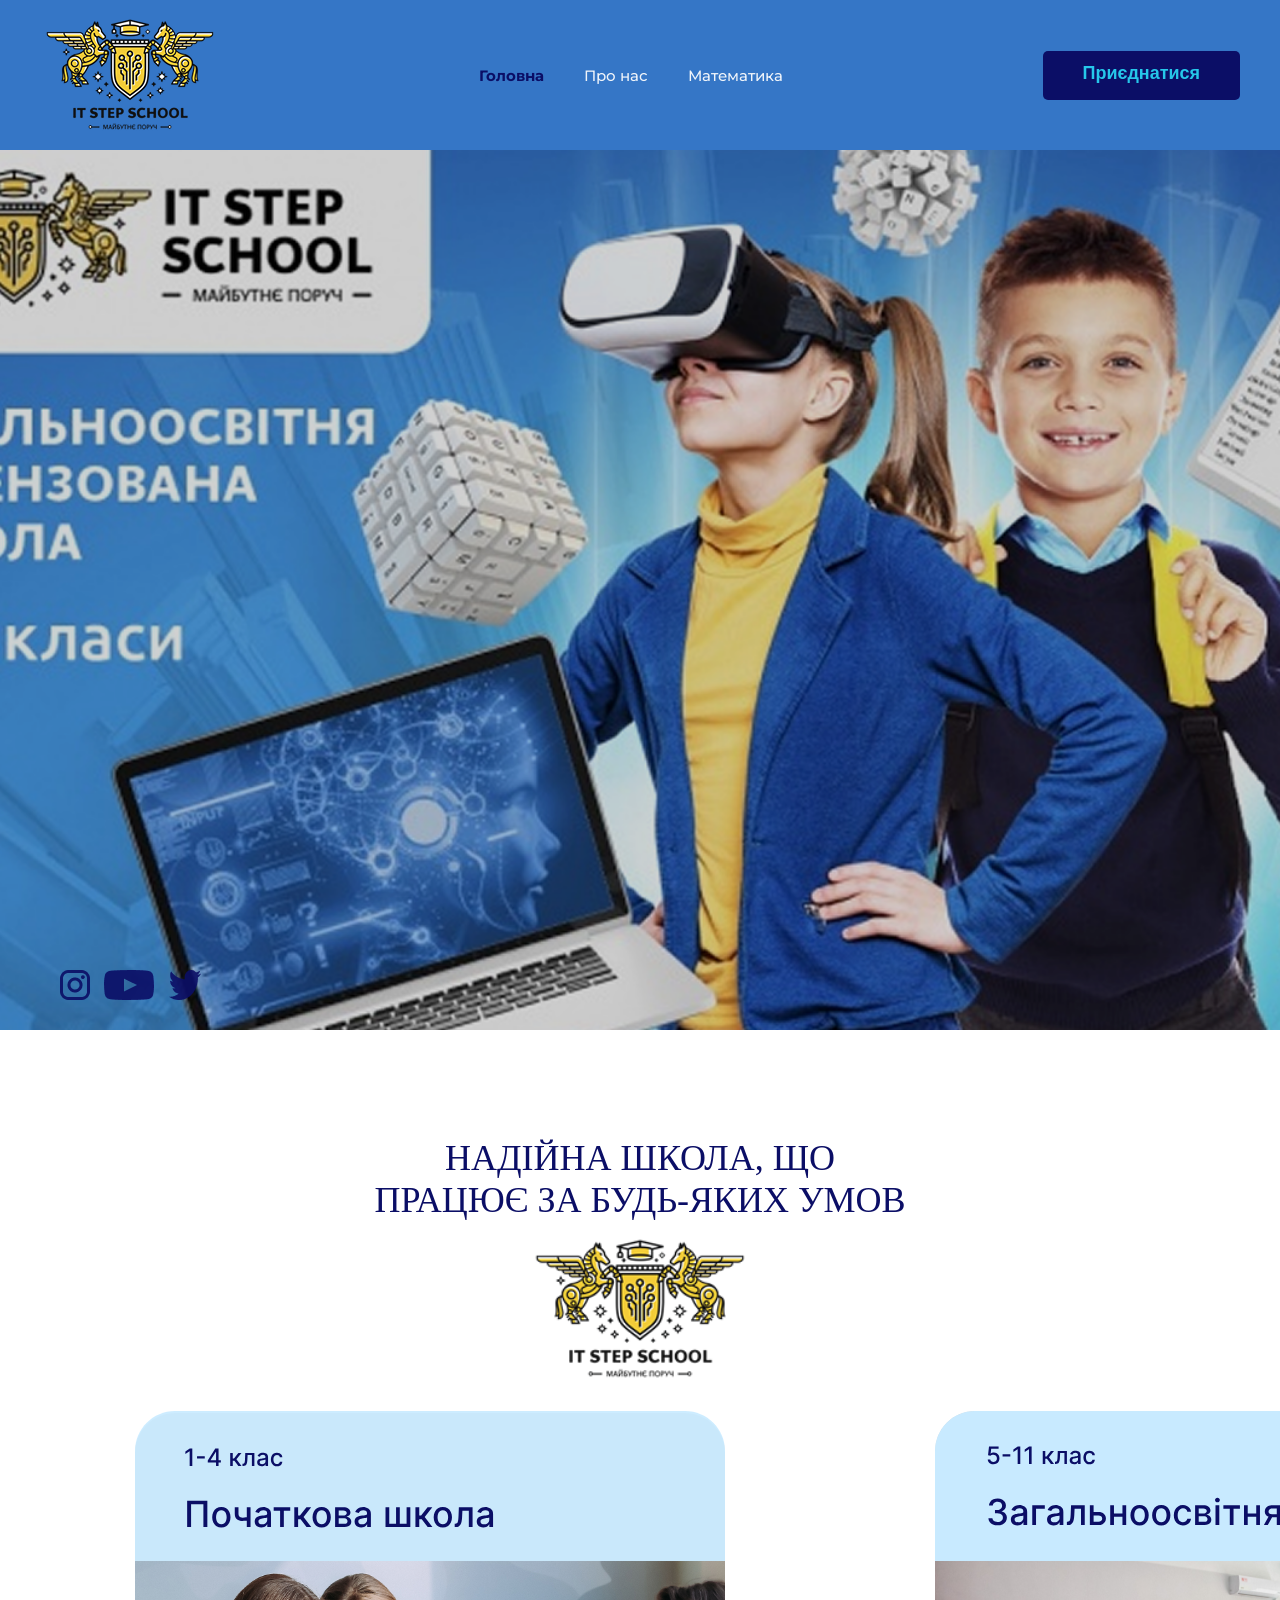
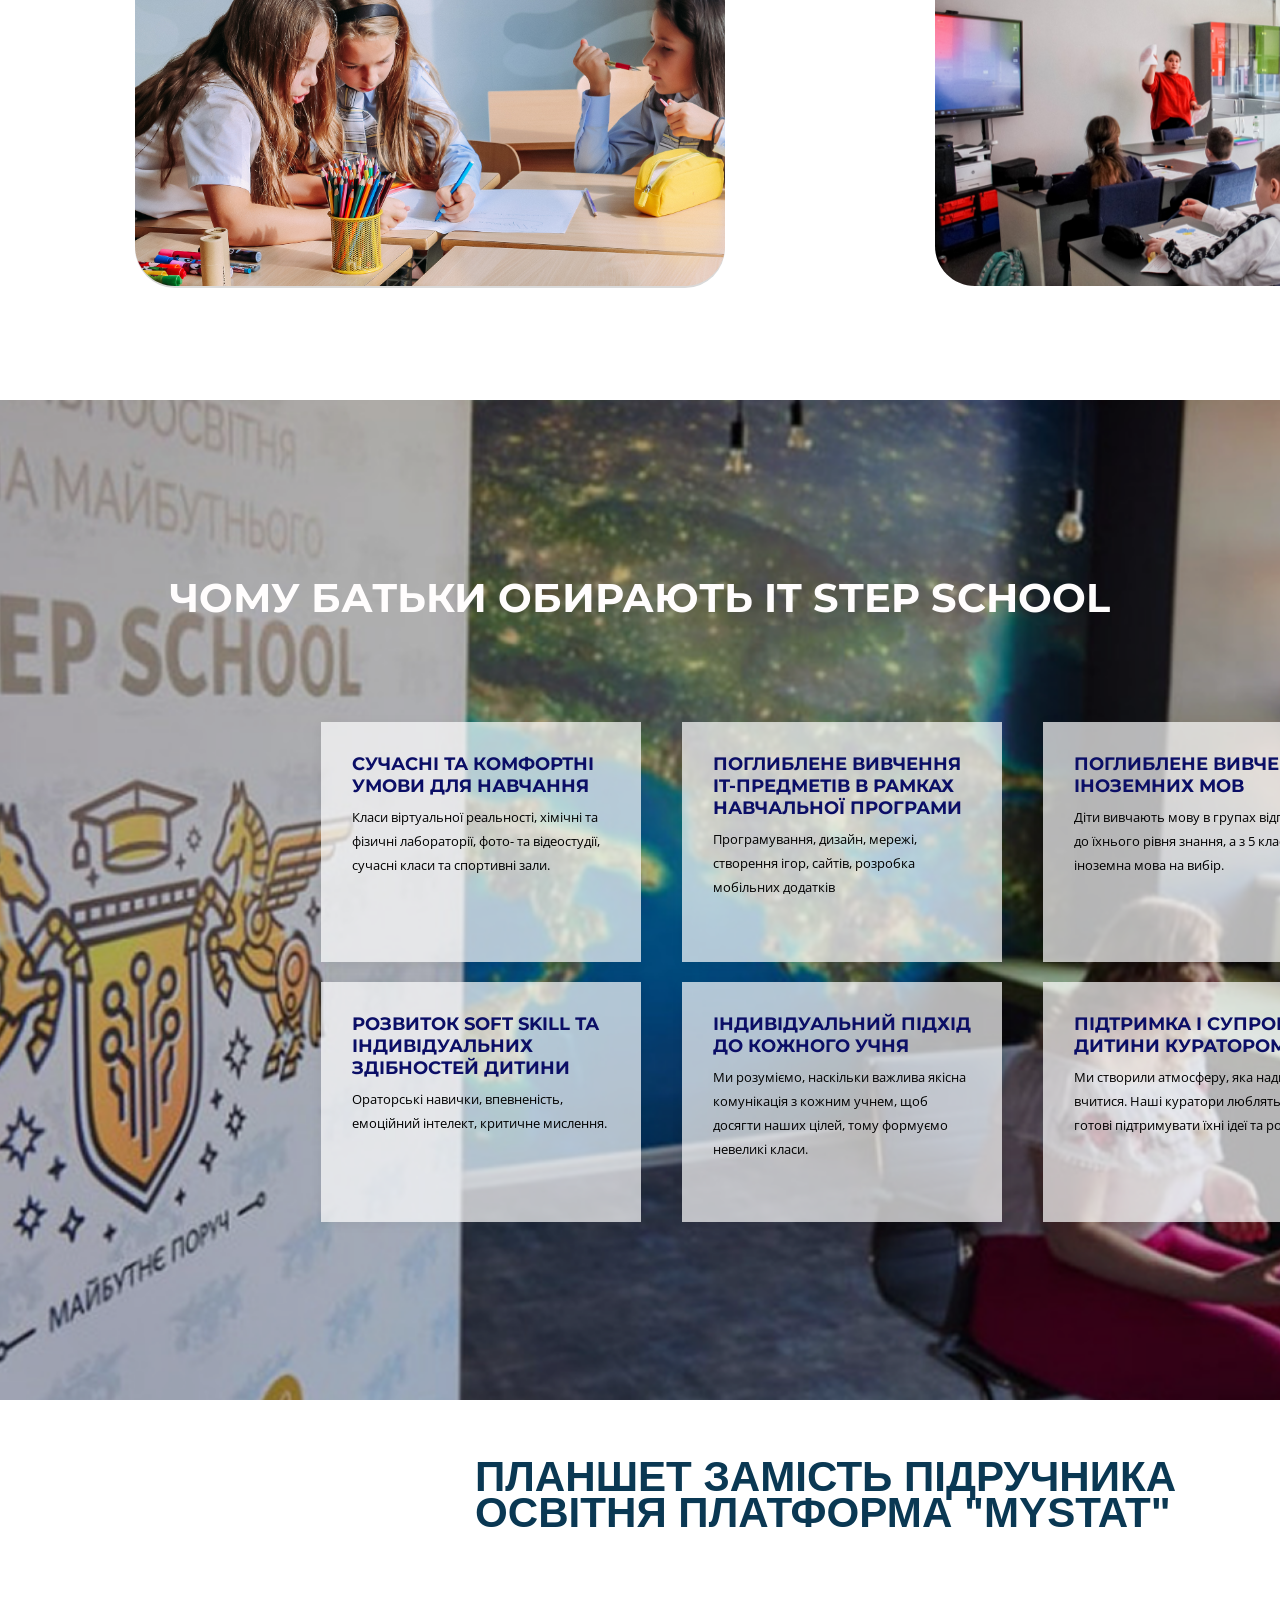
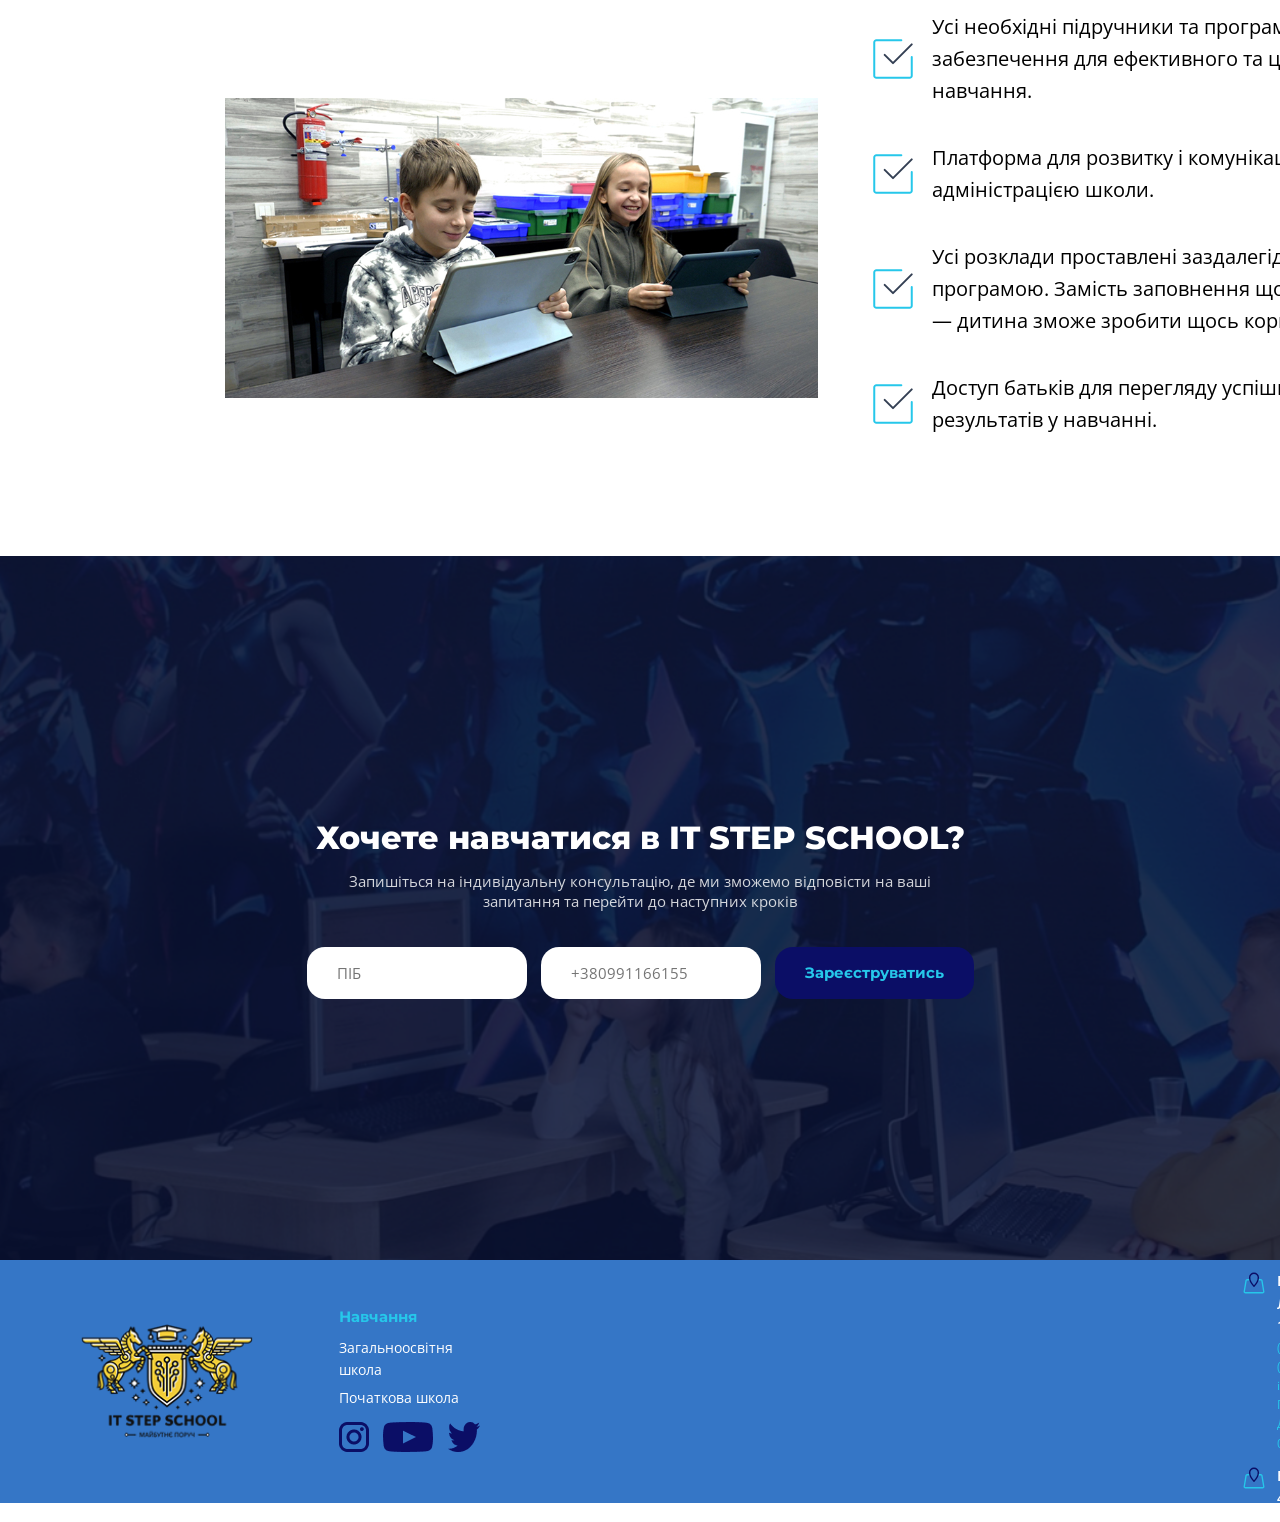
==== index.html @ bd111dd1 "rename to index" ====
<!DOCTYPE html>
<html lang="uk">
<head>
    <meta charset="UTF-8">
    <meta name="viewport" content="width=device-width, initial-scale=1.0">
    <title>IT STEP SCHOOL — Головна</title>
    <link rel="stylesheet" href="./css/style.css">
    <link rel="icon" href="./image/лого школи 1.png" type="image/x-icon">
</head>
<body>

<!-- NAVBAR -->
<nav class="navbar" id="navbar">
    <div class="nav-inner">
        <a href="index1.html" class="nav-logo">
            <img src="./image/лого школи 1.png" alt="IT Step School">
        </a>
        <ul class="nav-links">
            <li><a href="index.html" class="active">Головна</a></li>
            <li><a href="index2.html">Про нас</a></li>
            <li><a href="index3.html">Математика</a></li>
        </ul>
        <a href="#cta" class="btn-join">Приєднатися</a>
    </div>
</nav>

<!-- 1-1: HERO -->
<section class="hero hero-1" id="top">
    <div class="hero-overlay"></div>
    <div class="hero-socials">
        <a href="#" aria-label="Instagram">
            <img src="./image/inst 1.png" alt="Instagram" class="social-inst">
        </a>
        <a href="#" aria-label="YouTube">
            <img src="./image/youtube 1.png" alt="YouTube" class="social-yt">
        </a>
        <a href="#" aria-label="Twitter">
            <img src="./image/twitter 1.png" alt="Twitter" class="social-tw">
        </a>
    </div>
</section>

<!-- 1-2: НАДІЙНА ШКОЛА -->
<section class="section s-1-2">
    <div class="container">
        <p class="section-title-main">НАДІЙНА ШКОЛА, ЩО<br>ПРАЦЮЄ ЗА БУДЬ-ЯКИХ УМОВ</p>
        <div class="logo-center">
            <img src="./image/лого школи 1.png" alt="IT Step School">
        </div>
        <div class="school-cards">
            <div class="school-card.">
                <img src="./image/Group 49.svg" alt="Початкова школа">
            </div>
            <div class="school-card.">
                <img src="./image/Group 50.svg" alt="Загальноосвітня школа">
            </div>
        </div>
    </div>
</section>

<!--1-3: ЧОМУ БАТЬКИ ОБИРАЮТЬ -->
<section class="section s-1-3">
    <div class="container">
        <p class="section-title">Чому батьки обирають IT STEP SCHOOL</p>
        <div class="features-grid">
            <div class="feature-card">
                <h3>Сучасні та комфортні умови для навчання</h3>
                <p>Класи віртуальної реальності, хімічні та фізичні лабораторії, фото- та відеостудії, сучасні класи та спортивні зали.</p>
            </div>
            <div class="feature-card">
                <h3>Поглиблене вивчення IT-предметів в рамках навчальної програми</h3>
                <p>Програмування, дизайн, мережі, створення ігор, сайтів, розробка мобільних додатків</p>
            </div>
            <div class="feature-card">
                <h3>Поглиблене вивчення іноземних мов</h3>
                <p>Діти вивчають мову в групах відповідно до їхнього рівня знання, а з 5 класу друга іноземна мова на вибір.</p>
            </div>
            <div class="feature-card">
                <h3>Розвиток soft skill та індивідуальних здібностей дитини</h3>
                <p>Ораторські навички, впевненість, емоційний інтелект, критичне мислення.</p>
            </div>
            <div class="feature-card">
                <h3>Індивідуальний підхід до кожного учня</h3>
                <p>Ми розуміємо, наскільки важлива якісна комунікація з кожним учнем, щоб досягти наших цілей, тому формуємо невеликі класи.</p>
            </div>
            <div class="feature-card">
                <h3>Підтримка і супровід дитини куратором</h3>
                <p>Ми створили атмосферу, яка надихає вчитися. Наші куратори люблять дітей та готові підтримувати їхні ідеї та розвиток.</p>
            </div>
        </div>
    </div>
</section>

<!-- 1-4: ПЛАНШЕТ ЗАМІСТЬ ПІДРУЧНИКА -->
<section class="section s-1-4">
    <div class="container">
        <div class="nob">
        <h3>ПЛАНШЕТ ЗАМІСТЬ ПІДРУЧНИКА<br>ОСВІТНЯ ПЛАТФОРМА "MYSTAT"</h3>
         </div>
        <div class="mystat-inner">
            <div class="mystat-img">
                <img src="./image/mystat.svg" alt="MYSTAT платформа">
            </div>
            <div class="mystat-content">
                <ul class="mystat-list">
                    <li>Усі необхідні підручники та програмне забезпечення для ефективного та цікавого навчання.</li>
                    <li>Платформа для розвитку і комунікації з адміністрацією школи.</li>
                    <li>Усі розклади проставлені заздалегідь програмою. Замість заповнення щоденника — дитина зможе зробити щось корисніше.</li>
                    <li>Доступ батьків для перегляду успішності результатів у навчанні.</li>
                </ul>
            </div>
        </div>
    </div>
</section>

<!-- 1-5: CTA -->
<section class="section s-1-5" id="cta">
    <div class="cta-content">
        <h2>Хочете навчатися в IT STEP SCHOOL?</h2>
        <p>Запишіться на індивідуальну консультацію, де ми зможемо відповісти на ваші<br>запитання та перейти до наступних кроків</p>
        <div class="cta-form">
            <input type="text" placeholder="ПІБ">
            <input type="tel" placeholder="+380991166155">
            <button class="btn-submit">Зареєструватись</button>
        </div>
    </div>
</section>

<!-- FOOTER -->
<footer class="footer">
    <div class="footer-inner">
        <div class="footer-logo">
            <img src="./image/лого школи 1.png" alt="IT Step School">
        </div>
        <div class="footer-col">
            <h4>Навчання</h4>
            <ul>
                <li><a href="#">Загальноосвітня школа</a></li>
                <li><a href="#">Початкова школа</a></li>
            </ul>
            <div class="footer-socials">
                <a href="#" aria-label="Instagram">
                    <img src="./image/inst 1.png" alt="Instagram" class="social-inst">
                </a>
                <a href="#" aria-label="YouTube">
                    <img src="./image/youtube 1.png" alt="YouTube" class="social-yt">
                </a>
                <a href="#" aria-label="Twitter">
                    <img src="./image/twitter 1.png" alt="Twitter" class="social-tw">
                </a>
            </div>
        </div>
        <div class="footer-contacts">
            <h4>Контакти</h4>
            <div class="contact-item">
                <img src="./image/Group 72.svg" width="26" height="26">
                <div class="contact-item-text">
                    <strong>Вул. Ленкавського, 17б</strong>
                    <div class="contact-num">
                        (067) 699-57-76 (050) 488-99-51 if@itstep.Org<br>
                        ПН. – ПТ З 09.00 До 19.00 СБ. З 09.00 До 16.00
                    </div>
                </div>
            </div>
            <div class="contact-item">
                <img src="./image/Group 72.svg" width="26" height="26">
                <div class="contact-item-text">
                    <strong>Вул. Гузара, 49 (4 Поверх)</strong>
                </div>
            </div>
        </div>
    </div>
</footer>

</body>
</html>
---- css/style.css ----
@import url('https://fonts.googleapis.com/css2?family=Montserrat:wght@400;500;600;700;800;900&family=Open+Sans:wght@400;600&display=swap');

*, *::before, *::after {
    margin: 0;
    padding: 0;
    box-sizing: border-box;
}

:root {
    --blue: #1a3fb5;
    --blue-dark: #132e8a;
    --blue-light: #2a5fd6;
    --white: #ffffff;
    --gray-light: #f4f6fb;
    --gray-text: #555;
    --dark: #111;
}

html {
    scroll-behavior: smooth;
}

body {
    font-family: 'Open Sans', sans-serif;
    color: var(--dark);
    background: #fff;
    width: 100vw;
    overflow-x: hidden;
    margin: 0;
    padding: 0;
}

/* ===== NAVBAR ===== */
.navbar {
    position: fixed;
    top: 0;
    left: 0;
    width: 100%;
    height: 150px;
    z-index: 1000;
    background: #3576C6;
    display: flex;
    align-items: center;
}

.nav-inner {
    width: 100%;
    padding: 0 40px;
    display: flex;
    align-items: center;
    justify-content: space-between;
}

.nav-logo img {
    height: auto;
    width: auto;
}

.nav-links {
    display: flex;
    align-items: center;
    gap: 40px;
    list-style: none;
}

.nav-links a {
    color: var(--white);
    text-decoration: none;
    font-family: 'Montserrat', sans-serif;
    font-size: 15px;
    font-weight: 500;
    opacity: 0.92;
    transition: opacity 0.2s;
}

.nav-links a:hover { opacity: 1; }
.nav-links a.active { 
    font-weight: 700; 
    opacity: 1; 
    color: #0B0E66;
    opacity: 1;
}

.btn-join {
    background: #0B0E66;
    color: #26C7EA;
    border: none;
    width: 197.44px;
    height: 49px;
    padding: 12px 28px;
    border-radius: 5px;
    font-family: 'Inter', sans-serif;
    font-size: 18px;
    font-weight: 700;
    cursor: pointer;
    text-decoration: none;
    transition: background 0.2s;
    text-align: center;
}

.btn-join:hover { background: var(--blue-light); }

/* ===== HERO ===== */
.hero {
    width: 100%;
    height: calc(100vh - 150px);
    margin-top: 150px;
    position: relative;
    background-size: cover;
    background-position: center top;
    background-repeat: no-repeat;
    display: flex;
    align-items: center;
    justify-content: center;
}


.hero-overlay {
    position: absolute;
    inset: 0;
    background: rgba(0,0,0,0.18);
}

.hero-badge2 {
    position: absolute;
    z-index: 2;
    display: inline-block;
    background: #3576C6;
    color: var(--white);
    font-family: 'Inter', sans-serif;
    font-size: 32px;
    font-weight: 700;
    padding: 14px 32px;
    border-top-left-radius: 50px;
    border-bottom-right-radius: 50px;
    letter-spacing: 1px;
    text-transform: uppercase;
    margin-top: 640px;
    left: 580px;
    width: 569px;
    height: 120px;
    text-align: center;
    padding-top: 35px;
}

.hero-badge1 {
    position: absolute;
    z-index: 2;
    display: inline-block;
    background: #3576C6;
    color: var(--white);
    font-family: 'Inter', sans-serif;
    font-size: 48px;
    font-weight: 700;
    padding: 14px 32px;
    border-top-left-radius: 50px;
    border-bottom-right-radius: 50px;
    letter-spacing: 1px;
    text-transform: uppercase;
    margin-top: 525px;
    left: 668px;
    width: 340px;
    height: 120px;
    text-align: center;
    padding-top: 35px;
}

.hero-socials {
    position: absolute;
    bottom: 30px;
    left: 60px;
    display: flex;
    gap: 14px;
    z-index: 2;
}

.hero-socials a {
    display: flex;
    align-items: center;
    opacity: 0.9;
    transition: opacity 0.2s;
}

.hero-socials a:hover { opacity: 1; }

/* ===== фони ===== */
.hero-1 {
    background-image: url('/image/Group 48 1.png');
    background-size: cover;
    background-position: center;
    background-repeat: no-repeat;
    height: 880px;

}

.hero-2 {
    background-image: url('/image/photo_2024-11-26_20-44-53.png');
    background-size: cover;
    background-position: center;
    background-repeat: no-repeat;
    height: 900px;
    margin-top: 145px;
}

.hero-3 {
    background-image: url('/image/1234.png');
    background-size: cover;
    background-position: center;
    background-repeat: no-repeat;
    height: 880px;
    position: relative;
    top: 50px;
    justify-content: center;
    
}

/* ===== CONTAINER ===== */
.container {
    width: 100%;
    padding: 0 75px;
}

/* ===== SECTION BASE ===== */
.section {
    width: 100%;
    display: flex;
    align-items: center;
    justify-content: center;
}

/* ===== висоти ===== */

.s-1-2 {
    height: 970px;
    width: auto;
    position: relative;
    background-color: #fff;
}

.s-1-3 {
    height: 1000px;
    position: relative;
    background-image: url('/image/Rectangle 20 (1).png');
    background-size: auto 100%;
    background-position: center;
    background-repeat: no-repeat;
}

.s-1-4 {
    height: 756px;
    background-color: #fff;
}

.s-1-5 {
    height: 704px;
    position: relative;
    background-image: url('/image/Rectangle 12.png');
    background-size: cover;
    background-position: center;
    background-repeat: no-repeat;
}
.s-2-1 {
    height: 900px;
    width: 100%;
}
.s-2-2 {
    height: 1026px;
    width: 100%;
    background-color: #fff;
}

.s-2-3 {
    height: 760px;
    width: 100%;
    background-color: #f4f6fb;
}

.s-2-4 {
    height: 1200px;
    width: 100%;
    background-color: #fff;
}

.s-3-2 {
    height: 1367px;
    width: 800px;
    background-color: #fff;
}


/* ===== CTA overlay ===== */
.s-1-5::before,
.s-3-3::before {
    content: '';
    position: absolute;
    inset: 0;
    background: rgba(10,20,60,0.72);
}

.cta-content {
    position: relative;
    z-index: 1;
    text-align: center;
    width: 100%;
    padding: 0 75px;
}

.cta-content h2 {
    font-family: 'Montserrat', sans-serif;
    font-size: 32px;
    font-weight: 800;
    color: var(--white);
    margin-bottom: 14px;
}

.cta-content p {
    color: rgba(255,255,255,0.82);
    font-size: 15px;
    margin-bottom: 36px;
}

.cta-form {
    display: flex;
    justify-content: center;
    gap: 14px;
}

.cta-form input {
    padding: 16px 30px;
    border-radius: 18px;
    border: none;
    font-size: 15px;
    font-family: 'Open Sans', sans-serif;
    width: 220px;
    outline: none;
}

.btn-submit {
    background: #0B0E66;
    color: #26C7EA;
    border: none;
    padding: 16px 30px;
    border-radius: 18px;
    font-family: 'Montserrat', sans-serif;
    font-size: 15px;
    font-weight: 700;
    cursor: pointer;
    transition: background 0.2s;
}

.btn-submit:hover { background: var(--blue-light); }

/* ===== 1-3 overlay ===== */
.s-1-3::before {
    content: '';
    position: absolute;
    inset: 0;
}

.s-1-3 .container { position: relative; z-index: 1; }

/* ===== section-title ===== */
.section-title {
    font-family: 'Montserrat', sans-serif;
    font-size: 40px;
    font-weight: 700;
    text-align: center;
    text-transform: uppercase;
    line-height: 100%;
    color: #FFFDFD;
    margin-bottom: 104px;

}

.section-title.dark { color: var(--blue-dark); }

.section-title-main {
    font-family: 'Inter', Medium;
    font-size: 36px;
    font-weight: 800px;
    text-align: center;
    text-transform: uppercase;
    color: #0B0E66;
    margin-bottom: 6px;
}

.section-subtitle {
    text-align: center;
    font-size: 15px;
    color: var(--gray-text);
    max-width: 900px;
    margin: 0 auto 40px;
    line-height: 1.7;
}

/* ===== 1-2: school cards ===== */
.logo-center {
    display: flex;
    justify-content: center;
    margin-bottom: 26px;
}

.logo-center img {
    height: 158px;
    width: 224px;
}

.school-cards {
    display: grid;
    grid-template-columns: 800px 800px;
    margin-left: 60px;
}


.school-card-label {
    font-family: 'Montserrat', sans-serif;
    font-size: 13px;
    font-weight: 600;
    color: var(--blue);
    padding: 16px 20px 4px;
}

.school-card-title {
    font-family: 'Montserrat', sans-serif;
    font-size: 20px;
    font-weight: 700;
    color: var(--blue-dark);
    padding: 0 20px 14px;
}

.school-card img {
    display: block;
    margin-left: 56px;

}

/* ===== 1-3: features ===== */
.features-grid {
    display: grid;
    grid-template-columns: repeat(3, 341px);
    gap: 20px;
    margin-top: 10px;
    margin-left: 246px;
    
}

.feature-card {
    background: #FFFFFFB2 70%;
    padding: 31px;
    box-shadow: 0 2px 12px rgba(0,0,0,0.06);
    width: 320px;
    height: 240px;
}

.feature-card h3 {
    font-family: 'Montserrat', sans-serif;
    font-size: 18px;
    font-weight: 500px;
    color: #0B0E66;
    margin-bottom: 8px;
    text-transform: uppercase;
}

.feature-card p {
    font-size: 13px;
    color: #000000;
    line-height: 24px;
}

/* ===== 1-4: mystat ===== */
.mystat-inner {
    display: flex;
    align-items: flex-start;
    gap: 60px;
    width: 100%;
}

.mystat-img { flex: 0 0 380px; }

.mystat-img img {
    width: auto;
    height: 300px;
    object-fit: cover;
    position: relative;
    top: 184px;
    transform: translateY(-91px);
    left: 150px;
}

.mystat-content { 
    flex: 1;
}

.mystat-content h2 {
    font-family: 'Inter', sans-serif;
    font-size: 36px;
    font-weight: 100%;
    color: #0A3853;
    text-transform: uppercase; 
    margin-bottom: 24px;
    line-height: 100%;
    width: 400;
}
.nob{
    font-family: 'Inter', sans-serif;
    font-size: 36px;
    font-weight: 400px;
    color: #0A3853;
    text-transform: uppercase; 
    margin-bottom: 24px;
    line-height: 100%;
    position: relative;
    left: 400px;
    transform: translateY(-50px);

}

.mystat-list {
    list-style: none;
    display: flex;
    flex-direction: column;
    gap: 18px;
}

.mystat-list li {
    display: flex;
    gap: 14px;
    font-size: 20px;
    color: #000000;
    line-height: 1.6;
    margin-top: 10px;
    align-items: center;
    width: 524px;
    height: 87px;
    position: relative;
    left: 140px;
}

.mystat-list li::before {
    content: '';
    flex-shrink: 0;
    width: 50px;
    height: 50px;
    background: url("/image/Group 60.svg") center no-repeat;
}

/* ===== 2-2: photo grid ===== */
.gallery-inner { width: 100%; }

.gallery-title {
    font-family: 'Inter', Bold;
    font-size: 26px;
    font-weight: 800;
    text-align: center;
    text-transform: uppercase;
    color: #121212;
    margin-bottom: 10px;
}

.gallery-text {
    text-align: center;
    font-size: 14px;
    color: var(--gray-text);
    max-width: 900px;
    margin: 0 auto 34px;
    line-height: 1.7;
}

.photo-grid {
    display: grid;
    grid-template-columns: 1fr 1fr;
    gap: 38px;
}

.photo-grid img {
    width: 550px;
    height: 320px;
    object-fit: cover;
    display: flex;
    margin-left: 100px;
    position: relative;
    justify-content: center;
    align-items: center;
}

/* ===== 2-3: зображення по центру ===== */
.teacher-center {
    display: flex;
    justify-content: center;
    width: 100%;
}

.teacher-center img {
    width: 1290px;
    height: 700px;
    object-fit: cover;
}

/* ===== 2-4: зображення по центру ===== */
.photo-center {
    display: flex;
    justify-content: center;
    width: 100%;
}

.photo-center img {
    width: 1291px;
    height: 1001px;
    object-fit: cover;
    justify-content: center;
    margin-top: 60px;
}
.teacher-motto {
    font-family: 'Inter', sans-serif;
    font-size: 18px;
    font-weight: 700px;
    text-transform: uppercase;
    color: #121212;
    text-align: center;
    margin-top: 66px;
    letter-spacing: 0.3px;
}

.teachers-title {
    font-family: 'Inter', sans-serif;
    font-size: 26px;
    font-weight: 800px;
    text-transform: uppercase;
    color: #121212;
    text-align: center;
    margin-bottom: 10px;
}

.teachers-subtitle {
    font-size: 14px;
    color: #736A6A;
    text-align: center;
    max-width: 900px;
    margin: 0 auto 30px;
    line-height: 1.7;
}
.teacher-center {
    display: flex;
    flex-direction: column;
    align-items: center;
    width: 100%;
}

/* ===== 3-2: текст ===== */
.pairs-grid {
    display: flex;
    flex-direction: column;
    gap: 50px;
    width: 100%;
}

.pair-row {
    display: grid;
    grid-template-columns: 1fr 1fr;
    gap: 0px;
}

.pair-img-box {
    border: 1.5px solid #bbb;
    border-radius: 0px;
    height: 360px;
    width: 550px;
    overflow: hidden;
    margin-left: 80px;
}

.pair-img-box img {
    width: auto;
    height: auto;
    object-fit: cover;
    display: block;
}

.pair-text-box {
    border: 1.5px solid #bbb;
    border-radius: 0px;
    padding: 24px 28px;
    width: 590px;
    height: 360px;
    margin-left: 200px;
}

.pair-text-box h3 {
    font-family: 'Montserrat', sans-serif;
    font-size: 16px;
    font-weight: 700;
    color: var(--dark);
    margin-bottom: 10px;
    text-align: center;
}

.pair-text-box p {
    font-size: 13px;
    color: #888;
    line-height: 1.6;
}

/* ===== FOOTER  ===== */
.footer {
    width: 100%;
    height: 243px;
    background: #3576C6;
    display: flex;
    align-items: center;
}

.footer-inner {
    width: 100%;
    padding: 0 75px;
    display: flex;
    align-items: center;
    gap: 80px;
}

.footer-logo img { height: 130px; width: auto; }

.footer-col h4 {
    font-family: 'Montserrat', sans-serif;
    font-size: 15px;
    font-weight: 700;
    color: #26C7EA;
    margin-bottom: 10px;
}

.footer-col ul {
    list-style: none;
    display: flex;
    flex-direction: column;
    gap: 6px;
}

.footer-col ul li a {
    color: var(--white);
    text-decoration: none;
    font-size: 14px;
}

.footer-socials {
    display: flex;
    gap: 14px;
    margin-top: 14px;
    align-items: center;
}

.footer-contacts { margin-left: 680px; }

.footer-contacts h4 {
    font-family: 'Montserrat', sans-serif;
    font-size: 15px;
    font-weight: 700;
    color: #26C7EA;
    margin-bottom: 10px;
    margin-left: 30px;
}

.contact-item {
    display: flex;
    gap: 10px;
    margin-bottom: 12px;
    align-items: flex-start;
    margin-top: auto;
}

.contact-item-text {
    font-size: 13px;
    color: var(--white);
    line-height: 1.6;
}

.contact-num {
    font-size: 12px;
    color: #26C7EA;
    line-height: 1.6;
}

.contact-item-text strong {
    display: block;
    font-weight: 600;
    font-size: 14px;
}


/* ===== соцмережі ===== */
.social-inst { width: 30px; height: 30px; }
.social-yt   { width: 50px; height: 30px; }
.social-tw   { width: 34px; height: 30px; }
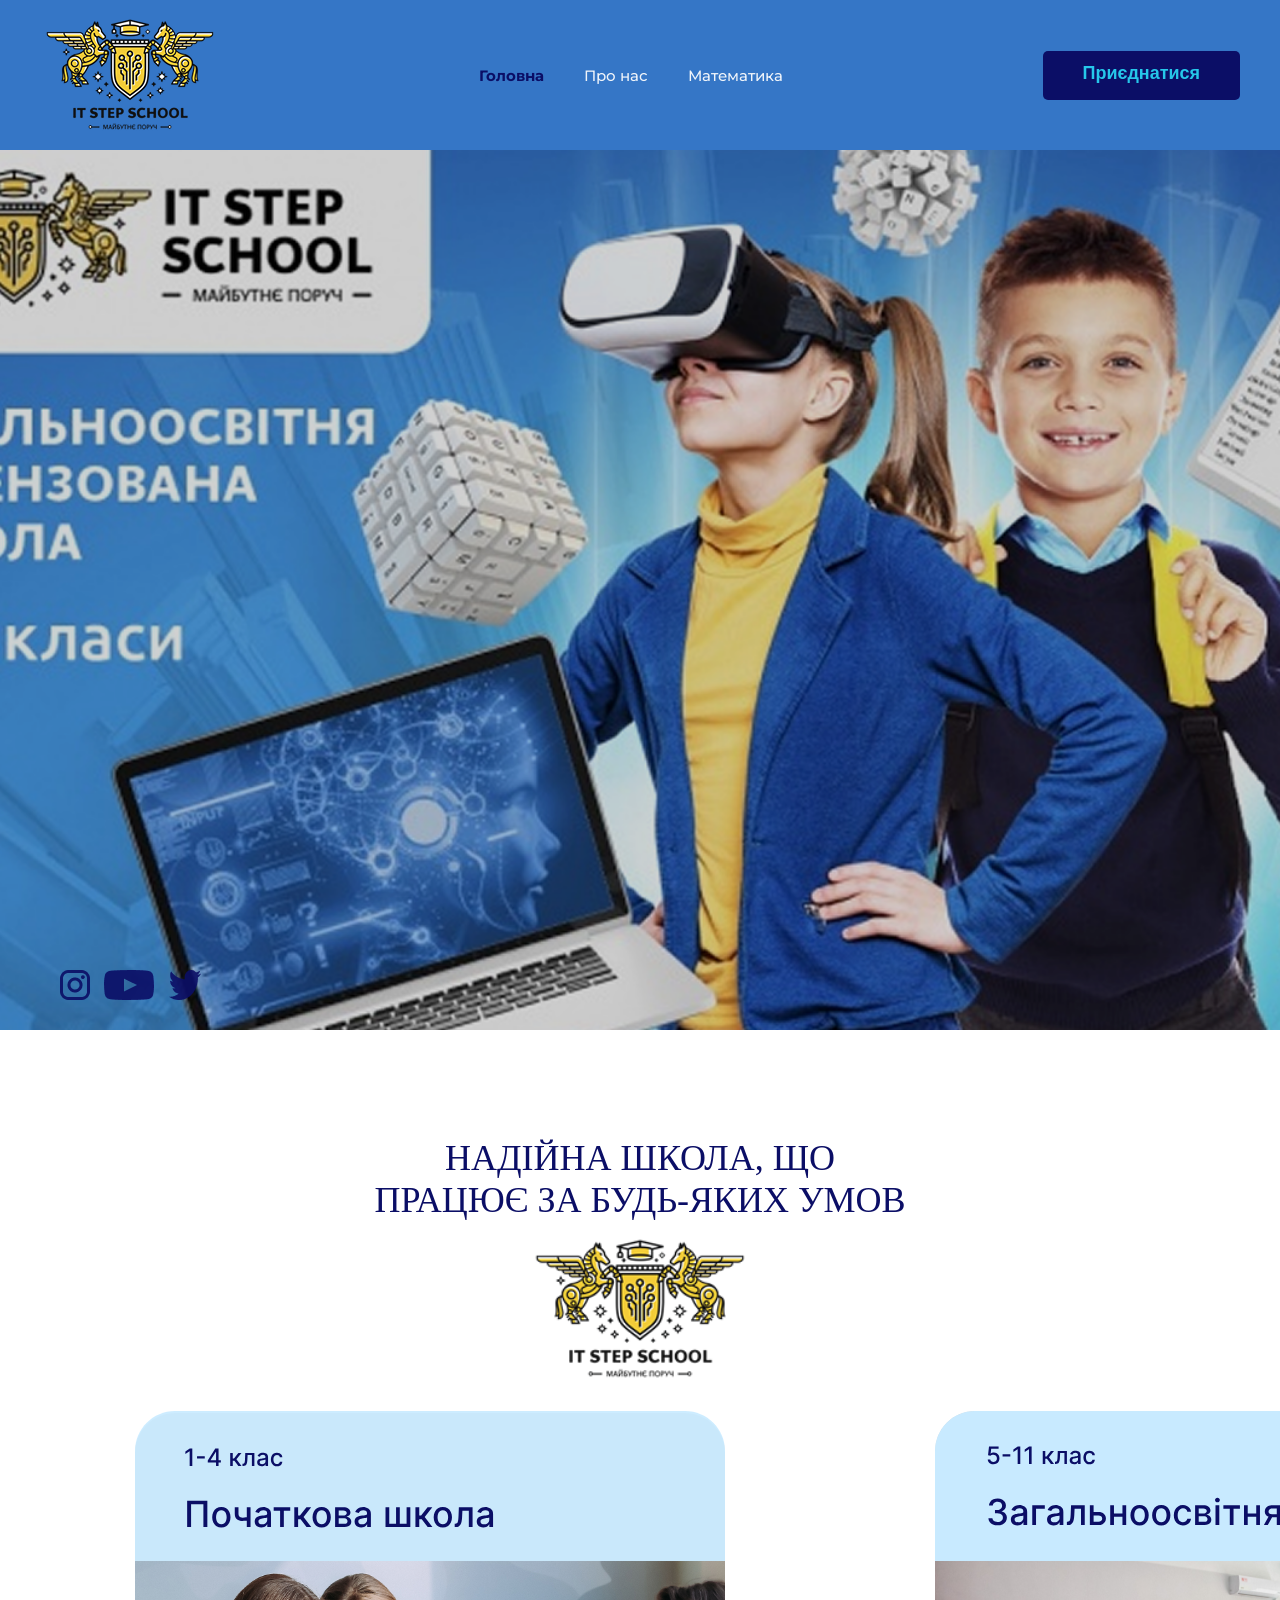
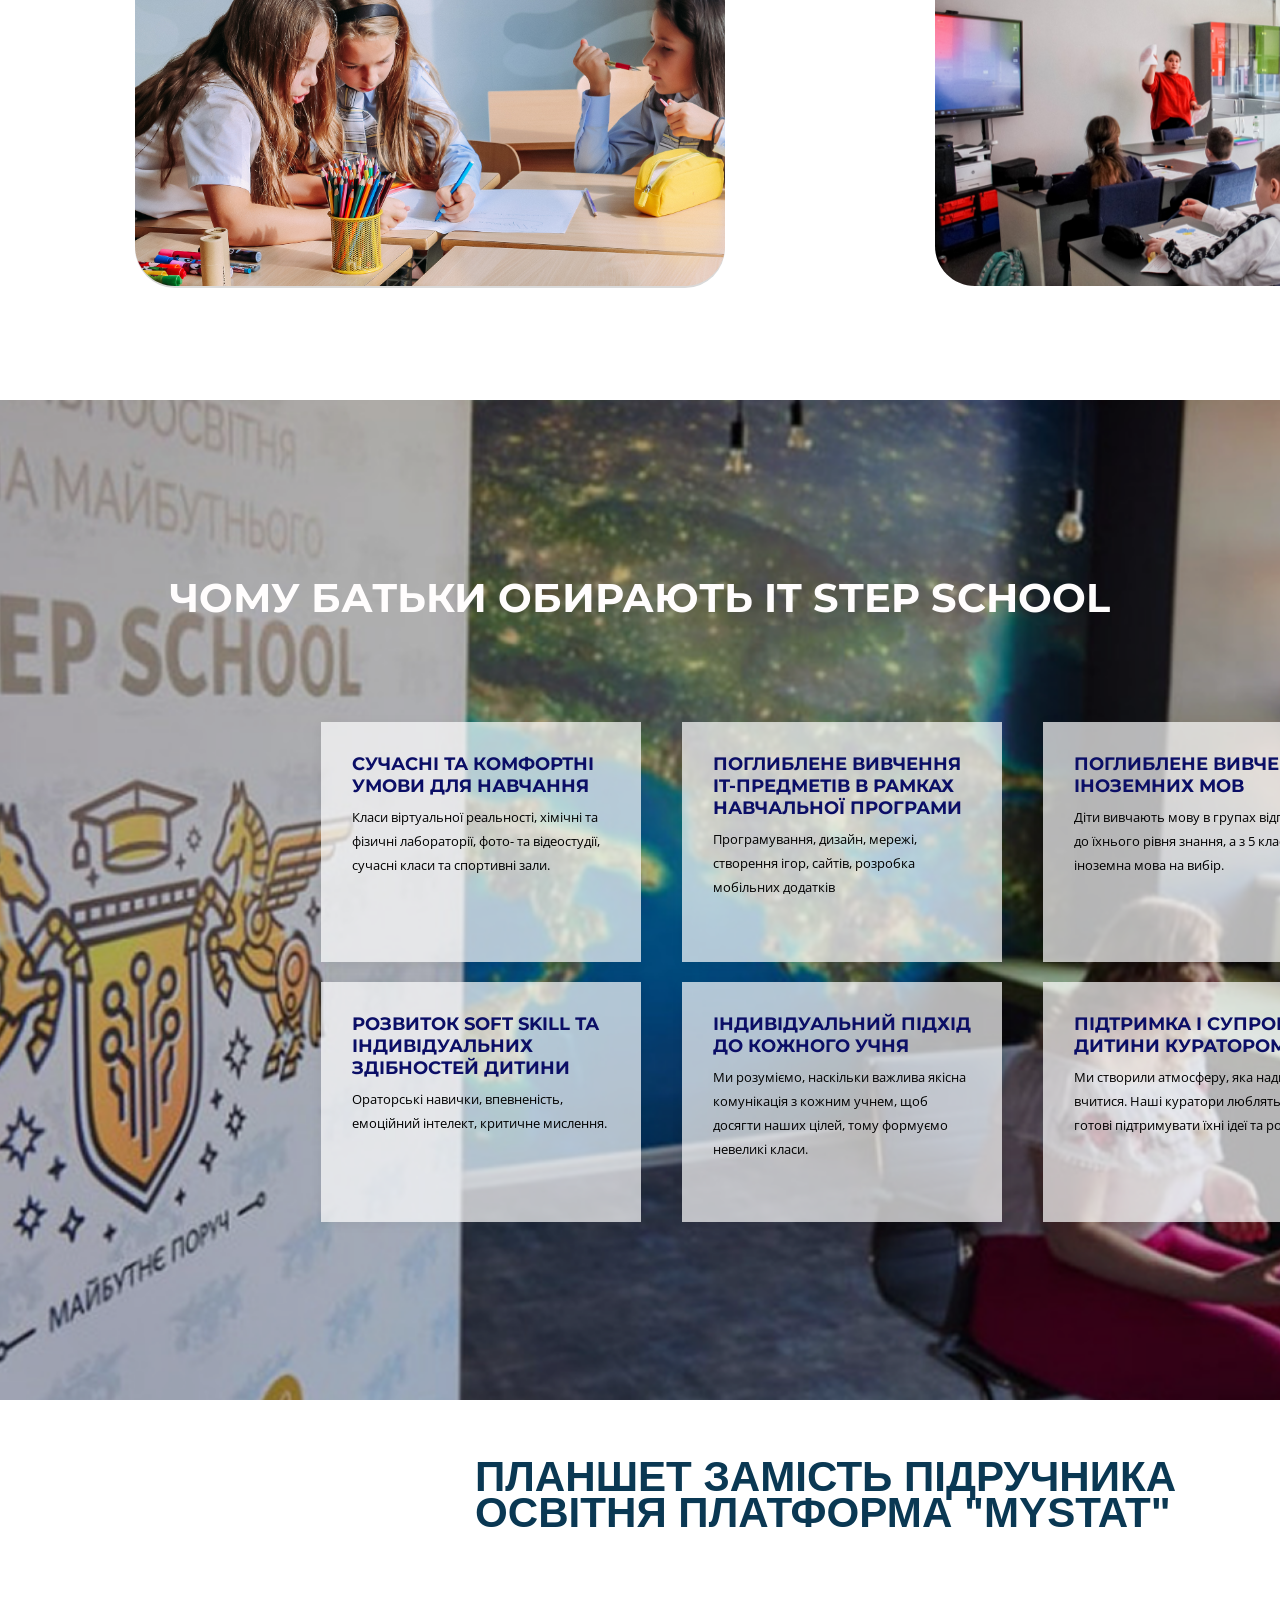
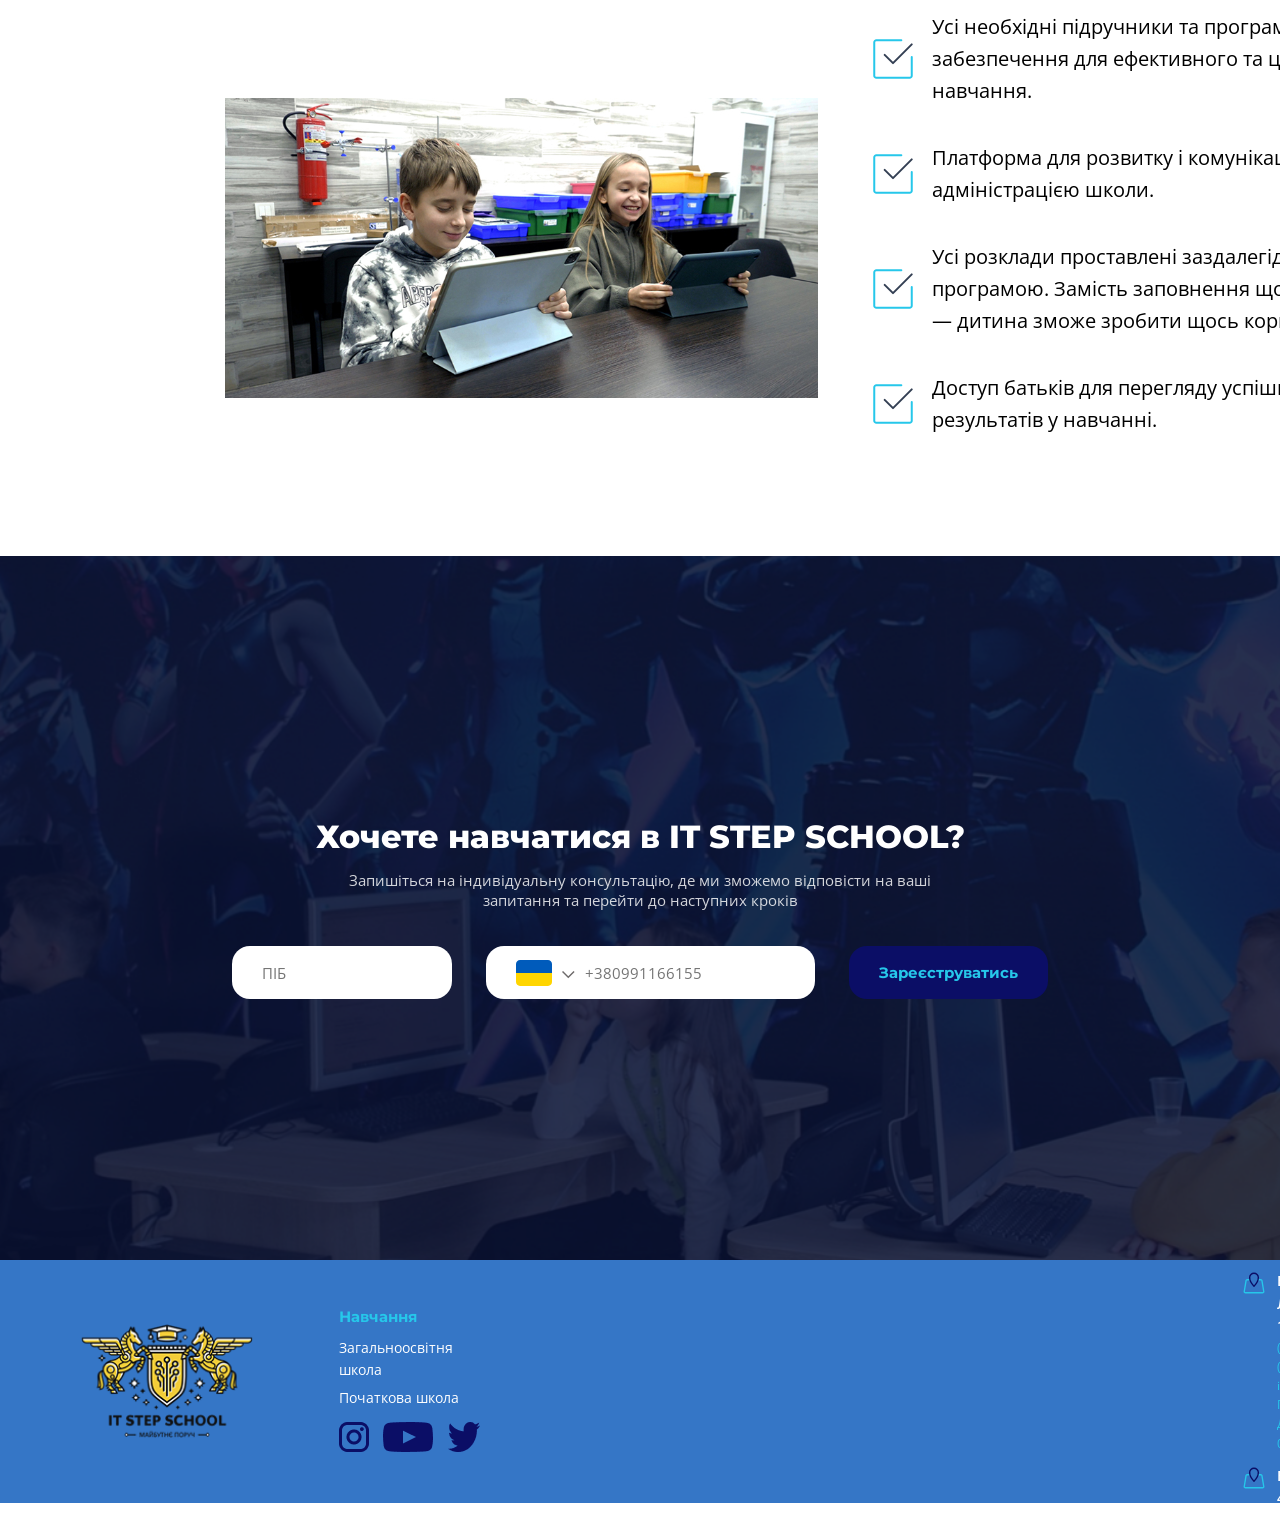
==== commit 58c1c315: "fix form" ====
--- a/index.html
+++ b/index.html
@@ -120,7 +120,11 @@
         <p>Запишіться на індивідуальну консультацію, де ми зможемо відповісти на ваші<br>запитання та перейти до наступних кроків</p>
         <div class="cta-form">
             <input type="text" placeholder="ПІБ">
-            <input type="tel" placeholder="+380991166155">
+            <div class="input-wrapper">
+                <img src="./image/Group 61.svg"/>
+                <img src="./image/Vector 1.svg" width="16px" height="8px" style="margin-left: 0px; margin-top: 5px;" /> 
+                <input type="tel" placeholder="+380991166155">
+            </div>
             <button class="btn-submit">Зареєструватись</button>
         </div>
     </div>
--- a/css/style.css
+++ b/css/style.css
@@ -185,7 +185,7 @@
 
 /* ===== фони ===== */
 .hero-1 {
-    background-image: url('/image/Group 48 1.png');
+    background-image: url('../image/Group-48-1.png');
     background-size: cover;
     background-position: center;
     background-repeat: no-repeat;
@@ -194,7 +194,7 @@
 }
 
 .hero-2 {
-    background-image: url('/image/photo_2024-11-26_20-44-53.png');
+    background-image: url('../image/photo_2024-11-26_20-44-53.png');
     background-size: cover;
     background-position: center;
     background-repeat: no-repeat;
@@ -203,7 +203,7 @@
 }
 
 .hero-3 {
-    background-image: url('/image/1234.png');
+    background-image: url('../image/1234.png');
     background-size: cover;
     background-position: center;
     background-repeat: no-repeat;
@@ -240,7 +240,7 @@
 .s-1-3 {
     height: 1000px;
     position: relative;
-    background-image: url('/image/Rectangle 20 (1).png');
+    background-image: url('../image/Rectangle-20-1.png');
     background-size: auto 100%;
     background-position: center;
     background-repeat: no-repeat;
@@ -254,7 +254,7 @@
 .s-1-5 {
     height: 704px;
     position: relative;
-    background-image: url('/image/Rectangle 12.png');
+    background-image: url('../image/Rectangle-12.png');
     background-size: cover;
     background-position: center;
     background-repeat: no-repeat;
@@ -322,7 +322,7 @@
 .cta-form {
     display: flex;
     justify-content: center;
-    gap: 14px;
+    gap: 34px;
 }
 
 .cta-form input {
@@ -541,7 +541,26 @@
     flex-shrink: 0;
     width: 50px;
     height: 50px;
-    background: url("/image/Group 60.svg") center no-repeat;
+    background: url("../image/Group-60.svg") center no-repeat;
+}
+
+.input-wrapper {
+  display: flex;
+  align-items: center;
+  gap: 10px;
+  background: white;
+  border-radius: 18px;
+  padding: 16px 30px;
+  height: 53px;
+}
+
+.input-wrapper input {
+  border: none;
+  outline: none;
+  font-size: 15px;
+  width: 100%;
+  background: transparent;
+  padding: 0;
 }
 
 /* ===== 2-2: photo grid ===== */
